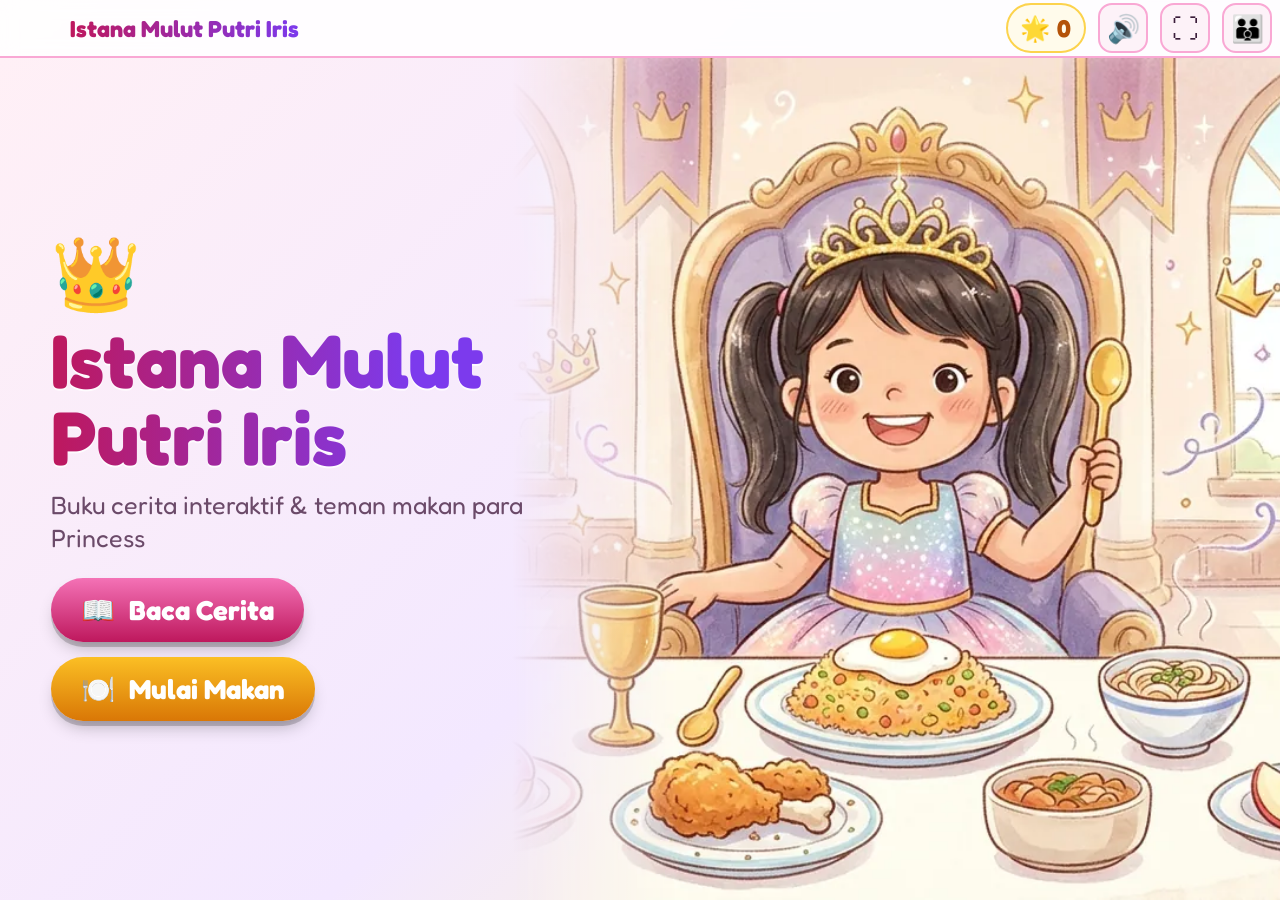
==== index.html @ 9992e791 "Tambah aplikasi buku cerita interaktif Istana Mulut Putri Iris (landscape, siap Vercel) Buku cerita " ====
<!DOCTYPE html>
<html lang="id">
<head>
  <meta charset="UTF-8">
  <meta name="viewport" content="width=device-width, initial-scale=1, viewport-fit=cover, user-scalable=no">
  <title>Istana Mulut Putri Iris</title>
  <meta name="description" content="Buku cerita interaktif untuk menemani Putri Iris makan: suap sendiri, kunyah di geraham, telan bersama Cinderella.">
  <meta name="theme-color" content="#f9a8d4">
  <meta name="mobile-web-app-capable" content="yes">
  <meta name="apple-mobile-web-app-capable" content="yes">
  <meta name="apple-mobile-web-app-status-bar-style" content="black-translucent">
  <meta name="apple-mobile-web-app-title" content="Istana Iris">
  <link rel="manifest" href="manifest.webmanifest">
  <link rel="icon" type="image/png" href="assets/icon-192.png">
  <link rel="apple-touch-icon" href="assets/apple-touch-icon.png">
  <link rel="preconnect" href="https://fonts.googleapis.com">
  <link rel="preconnect" href="https://fonts.gstatic.com" crossorigin>
  <link href="https://fonts.googleapis.com/css2?family=Fredoka:wght@400;500;600;700&display=swap" rel="stylesheet">
  <link rel="stylesheet" href="style.css">
</head>
<body>

<!-- Muncul hanya saat perangkat dalam posisi portrait -->
<div id="rotate" role="alert">
  <div class="rotate-phone">📱</div>
  <h2>Putar layar ke posisi landscape ya!</h2>
  <p>Istana Mulut Putri Iris paling bagus dilihat menyamping.<br>Kalau tidak berputar, matikan kunci rotasi layar.</p>
</div>

<div id="app">

  <!-- ============ BAR ATAS ============ -->
  <header id="topbar">
    <button class="tb-btn" id="btnHome" aria-label="Kembali ke beranda">🏠</button>
    <div class="tb-title" id="tbTitle">Istana Mulut Putri Iris</div>
    <div class="tb-spacer"></div>
    <div class="stars-pill" title="Bintang Mahkota Iris"><span>🌟</span><b id="starCount">0</b></div>
    <button class="tb-btn" id="btnSound" aria-label="Suara aktif / mati">🔊</button>
    <button class="tb-btn" id="btnFull" aria-label="Layar penuh">⛶</button>
    <button class="tb-btn" id="btnParent" aria-label="Panduan orang tua (tahan 1 detik)" title="Orang tua: tahan 1 detik">👪</button>
  </header>

  <main id="screens">

    <!-- ============ BERANDA ============ -->
    <section class="screen" id="screen-home">
      <img class="home-bg" src="assets/hero.webp" alt="" decoding="async">
      <div class="home-shade"></div>
      <div class="home-card">
        <div class="crown-badge">👑</div>
        <h1>Istana Mulut<br>Putri Iris</h1>
        <p class="home-sub">Buku cerita interaktif &amp; teman makan para Princess</p>
        <div class="home-actions">
          <button class="big-btn pink" id="goStory"><span>📖</span> Baca Cerita</button>
          <button class="big-btn gold" id="goMeal"><span>🍽️</span> Mulai Makan</button>
        </div>
        <div class="home-foot" id="homeFoot"></div>
      </div>
    </section>

    <!-- ============ BUKU CERITA ============ -->
    <section class="screen" id="screen-story">
      <div class="story-body" id="storyBody">
        <div class="stage" id="storyStage"></div>
        <aside class="story-side">
          <div class="chapter-badge" id="chapterBadge"></div>
          <h2 id="storyTitle"></h2>
          <p id="storyText"></p>
          <div class="mission" id="storyMission"></div>
          <div class="activity" id="storyAct"></div>
        </aside>
      </div>
      <nav class="story-nav">
        <button class="nav-btn" id="btnPrev" aria-label="Halaman sebelumnya">⬅️ <span>Sebelumnya</span></button>
        <div class="dots" id="storyDots"></div>
        <button class="nav-btn read" id="btnRead" aria-label="Bacakan halaman ini">🗣️ <span>Bacakan</span></button>
        <button class="nav-btn next" id="btnNext" aria-label="Halaman berikutnya"><span id="nextLabel">Lanjut</span> ➡️</button>
      </nav>
    </section>

    <!-- ============ TEMAN MAKAN ============ -->
    <section class="screen" id="screen-meal">
      <div class="meal-body">
        <div class="stage" id="mealStage"></div>
        <aside class="meal-side">
          <div class="food-row" id="foodRow" role="radiogroup" aria-label="Pilih makanan"></div>

          <div class="step-card" id="stepCard">
            <div class="step-head">
              <div class="step-num" id="stepNum">1</div>
              <div>
                <div class="step-title" id="stepTitle"></div>
                <div class="step-sub" id="stepSub"></div>
              </div>
            </div>
            <div class="step-art" id="stepArt" aria-hidden="true"></div>
            <div class="step-actions" id="stepActions"></div>
          </div>

          <div class="meal-stats">
            <div class="bar-wrap">
              <div class="bar-label"><span>Suapan hari ini</span><b id="biteText">0 / 15</b></div>
              <div class="bar"><i id="biteBar"></i><span class="bar-crown">👑</span></div>
            </div>
            <div class="timer" id="mealTimer" title="Lama makan">⏱ 00:00</div>
          </div>

          <div class="cue-row" aria-label="Panggilan Princess untuk orang tua">
            <button class="cue" data-cue="focus">🍎 Fokus</button>
            <button class="cue" data-cue="posture">👑 Duduk Anggun</button>
            <button class="cue" data-cue="spoon">🥄 Sendok Sendiri</button>
            <button class="cue" data-cue="chew">🦷 Kunyah</button>
            <button class="cue" data-cue="swallow">👠 Telan</button>
          </div>
        </aside>
      </div>
    </section>

  </main>

  <!-- Gelembung pesan Princess -->
  <div id="toast" class="toast" hidden>
    <div class="toast-av" id="toastAv">🍎</div>
    <div class="toast-body"><b id="toastName"></b><span id="toastMsg"></span></div>
  </div>

  <!-- Lapisan konfeti -->
  <div id="fx" aria-hidden="true"></div>

  <!-- Hitung mundur 3-2-1 -->
  <div id="countdown" aria-hidden="true"></div>

  <!-- Perayaan -->
  <dialog id="finale">
    <div class="finale-card">
      <div class="finale-crown">👑</div>
      <h2 id="finaleTitle">Hore, Putri Iris Hebat!</h2>
      <p id="finaleText"></p>
      <div class="finale-actions">
        <button class="big-btn gold" id="finaleMore">🍽️ Lanjut Makan</button>
        <button class="big-btn pink" id="finaleDone">🎉 Selesai</button>
      </div>
    </div>
  </dialog>

  <!-- Panduan orang tua -->
  <dialog id="parentDlg">
    <div class="parent-card">
      <div class="parent-head">
        <h2>💡 Panduan Orang Tua</h2>
        <button class="tb-btn" id="parentClose" aria-label="Tutup">✕</button>
      </div>
      <div class="parent-scroll">
        <p class="lead">Iris sebenarnya <strong>sudah punya kemampuan mengunyah yang baik</strong> (lancar dengan buah, udon, donat, pempek kulit). Tantangan di nasi goreng, ayam, dan telur lebih karena bosan tekstur, terbiasa menunggu disuapi, dan hilang fokus.</p>

        <div class="tips">
          <div class="tip rose"><h3>1. Malas pakai geraham</h3><p>Hindari "Ayo kunyah yang benar!". Coba: <em>"Mulan di geraham kanan sama Belle di kiri lagi ngantuk. Yuk oper ayamnya ke belakang, kita bangunin 5 kali: kres, kres, kres!"</em></p></div>
          <div class="tip purple"><h3>2. Makanan halus tapi ditahan</h3><p>Beri aba-aba: <em>"Belle bilang telurnya sudah halus! Lonceng Cinderella bunyi: satu, dua, tiga… glek!"</em> Beri seteguk air hangat bila perlu di awal latihan.</p></div>
          <div class="tip amber"><h3>3. Tolah-toleh, ngulet, bengong</h3><p>Pastikan <strong>telapak kaki menapak</strong> pijakan dan duduk tegak. Ajak: <em>"Ups, lantai istana goyang! Yuk duduk anggun menghadap piring."</em> Duduk tegak juga lebih aman saat menelan.</p></div>
          <div class="tip green"><h3>4. Belajar makan mandiri</h3><p>Biarkan Iris menyendok sendiri 3–4 suapan pertama, lalu tawarkan bantuan hanya jika dia minta. Puji usahanya, bukan hanya habisnya.</p></div>
        </div>

        <div class="note">
          <strong>Catatan penggunaan:</strong> aplikasi ini dibuat sebagai <em>pendamping</em> makan, bukan tontonan. Idealnya baca cerita dulu bersama, lalu pakai mode "Teman Makan" sebagai pengingat. Jangan memaksa atau mengancam saat makan, dan jangan biarkan anak makan tanpa pengawasan. Matikan layar setelah makan selesai. Jika kesulitan makan menetap (sering tersedak, menolak banyak jenis makanan, berat badan tidak naik), konsultasikan ke dokter anak.
        </div>

        <h3 class="set-h">⚙️ Pengaturan</h3>
        <div class="settings">
          <label>Target suapan per makan
            <select id="setGoal">
              <option>5</option><option>10</option><option>15</option><option>20</option><option>25</option><option>30</option><option>40</option>
            </select>
          </label>
          <label class="check"><input type="checkbox" id="setAutoRead"> Bacakan cerita otomatis</label>
          <label class="check"><input type="checkbox" id="setSound"> Suara &amp; efek aktif</label>
          <div class="set-btns">
            <button class="mini" id="setResetBites">🔄 Mulai hitungan suapan baru</button>
            <button class="mini danger" id="setResetAll">🗑️ Reset semua bintang</button>
          </div>
        </div>

        <details class="install">
          <summary>📲 Tips pasang sebagai aplikasi layar penuh</summary>
          <p><strong>iPhone/iPad (Safari):</strong> tombol Bagikan → "Tambah ke Layar Utama".<br>
          <strong>Android (Chrome):</strong> menu ⋮ → "Pasang aplikasi" / "Tambahkan ke layar utama".<br>
          Setelah terpasang, aplikasi terbuka layar penuh dan tetap bisa dipakai tanpa internet.</p>
        </details>
      </div>
    </div>
  </dialog>

</div>

<script src="app.js"></script>
</body>
</html>
---- style.css ----
/* =========================================================
   Istana Mulut Putri Iris — gaya (landscape-first)
   ========================================================= */
:root {
  --pink: #ec4899;
  --pink-d: #be185d;
  --rose: #fb7185;
  --purple: #7c3aed;
  --gold: #f59e0b;
  --gold-l: #fde68a;
  --green: #10b981;
  --sky: #38bdf8;
  --ink: #3b1d3a;
  --ink-soft: #6b4a69;
  --paper: #fffafc;
  --line: #f9a8d4;

  /* ukuran mengikuti tinggi layar → muat di HP landscape sampai tablet */
  --bar: clamp(38px, 8.5vh, 58px);
  --nav: clamp(46px, 11vh, 70px);
  --fs: clamp(13px, calc(0.9vw + 1.7vh), 25px);
  --fs-sm: calc(var(--fs) * 0.82);
  --radius: clamp(12px, 2.4vh, 22px);

  --sal: env(safe-area-inset-left, 0px);
  --sar: env(safe-area-inset-right, 0px);
  --sat: env(safe-area-inset-top, 0px);
  --sab: env(safe-area-inset-bottom, 0px);
}

* { box-sizing: border-box; -webkit-tap-highlight-color: transparent; }
html, body {
  margin: 0; height: 100%; overflow: hidden; overscroll-behavior: none;
  touch-action: manipulation; -webkit-user-select: none; user-select: none;
}
body {
  font-family: 'Fredoka', ui-rounded, 'Nunito', 'Segoe UI', system-ui, sans-serif;
  font-size: var(--fs);
  color: var(--ink);
  background: linear-gradient(135deg, #fff0f6 0%, #f3e8ff 55%, #fef9c3 100%);
}
button { font: inherit; color: inherit; cursor: pointer; border: 0; background: none; padding: 0; }
button:focus-visible, select:focus-visible { outline: 3px solid var(--purple); outline-offset: 2px; }
[hidden] { display: none !important; }

/* ---------- ORIENTASI ---------- */
#rotate {
  display: none; position: fixed; inset: 0; z-index: 1000; padding: 24px; text-align: center;
  background: linear-gradient(160deg, #fbcfe8, #ddd6fe 60%, #fef3c7);
  flex-direction: column; align-items: center; justify-content: center; gap: 8px;
}
#rotate h2 { margin: 0; font-size: 26px; color: var(--pink-d); }
#rotate p { margin: 0; font-size: 16px; color: var(--ink-soft); line-height: 1.5; }
.rotate-phone { font-size: 80px; animation: rot 2.2s ease-in-out infinite; }
@keyframes rot { 0%,20% { transform: rotate(0); } 60%,100% { transform: rotate(-90deg); } }
@media (orientation: portrait) {
  #rotate { display: flex; }
  #app { visibility: hidden; }
}

/* ---------- KERANGKA APP ---------- */
#app {
  position: fixed; inset: 0; display: flex; flex-direction: column;
  padding-left: var(--sal); padding-right: var(--sar);
}
#topbar {
  height: calc(var(--bar) + var(--sat)); padding-top: var(--sat); flex: none;
  display: flex; align-items: center; gap: clamp(4px, 1vw, 12px); padding-left: 8px; padding-right: 8px;
  background: rgba(255,255,255,.88); backdrop-filter: blur(8px);
  border-bottom: 2px solid var(--line); z-index: 20;
}
.tb-btn {
  width: calc(var(--bar) - 8px); height: calc(var(--bar) - 8px); min-width: 36px; min-height: 36px;
  border-radius: 14px; background: #fdf2f8; border: 2px solid var(--line);
  display: grid; place-items: center; font-size: calc(var(--bar) * .46);
  transition: transform .12s, background .2s;
}
.tb-btn:active { transform: scale(.92); background: #fce7f3; }
.tb-title {
  font-weight: 700; font-size: calc(var(--bar) * .4); white-space: nowrap; overflow: hidden; text-overflow: ellipsis;
  background: linear-gradient(90deg, var(--pink-d), var(--purple)); -webkit-background-clip: text; background-clip: text; color: transparent;
}
.tb-spacer { flex: 1; }
.stars-pill {
  display: flex; align-items: center; gap: 5px; padding: 0 12px; height: calc(var(--bar) - 8px); min-height: 36px;
  border-radius: 999px; background: #fffbeb; border: 2px solid #fcd34d; font-size: calc(var(--bar) * .42);
}
.stars-pill b { color: #b45309; min-width: 1.2ch; text-align: center; }
.stars-pill.bump { animation: bump .45s; }
@keyframes bump { 40% { transform: scale(1.25) rotate(-4deg); } }

#screens { position: relative; flex: 1; min-height: 0; }
.screen { position: absolute; inset: 0; display: none; flex-direction: column; min-height: 0; }
.screen.active { display: flex; animation: fadeIn .35s ease; }
@keyframes fadeIn { from { opacity: 0; transform: translateY(6px); } }

/* ---------- TOMBOL BESAR ---------- */
.big-btn {
  display: inline-flex; align-items: center; justify-content: center; gap: .5em;
  padding: .55em 1.1em; border-radius: 999px; font-weight: 700; font-size: calc(var(--fs) * 1.1);
  color: #fff; box-shadow: 0 5px 0 rgba(0,0,0,.18), 0 10px 18px -6px rgba(0,0,0,.3);
  transition: transform .1s, box-shadow .1s; min-height: 44px;
}
.big-btn:active { transform: translateY(4px); box-shadow: 0 1px 0 rgba(0,0,0,.18); }
.big-btn.pink { background: linear-gradient(180deg, #f472b6, var(--pink-d)); }
.big-btn.gold { background: linear-gradient(180deg, #fbbf24, #d97706); }
.big-btn.green { background: linear-gradient(180deg, #34d399, #059669); }
.big-btn.purple { background: linear-gradient(180deg, #a78bfa, #6d28d9); }
.big-btn[disabled] { opacity: .45; filter: grayscale(.4); pointer-events: none; }
.big-btn.glow { animation: glow 1.6s infinite; }
@keyframes glow { 0%,100% { box-shadow: 0 5px 0 rgba(0,0,0,.18), 0 0 0 0 rgba(236,72,153,.6); } 50% { box-shadow: 0 5px 0 rgba(0,0,0,.18), 0 0 0 14px rgba(236,72,153,0); } }

/* =========================================================
   BERANDA
   ========================================================= */
#screen-home { flex-direction: row; align-items: center; justify-content: flex-start; overflow: hidden; }
.home-bg { position: absolute; top: 0; right: 0; width: 60%; height: 100%; object-fit: cover; object-position: 50% 40%;
  -webkit-mask-image: linear-gradient(90deg, transparent 0, #000 22%); mask-image: linear-gradient(90deg, transparent 0, #000 22%); }
.home-shade { position: absolute; inset: 0; background: linear-gradient(135deg, #fff0f6 0%, #f3e8ff 55%, #fef9c3 100%); z-index: -1; }
#screen-home { background: linear-gradient(135deg, #fff0f6 0%, #f3e8ff 55%, #fef9c3 100%); }
.home-card {
  position: relative; margin-left: clamp(14px, 4vw, 70px); max-width: min(42%, 520px); z-index: 1;
  display: flex; flex-direction: column; gap: clamp(4px, 1.4vh, 14px);
}
.crown-badge { font-size: clamp(26px, 8vh, 72px); line-height: 1; animation: floatY 3s ease-in-out infinite; }
.home-card h1 {
  margin: 0; line-height: 1.02; font-size: clamp(26px, 9.5vh, 76px);
  background: linear-gradient(90deg, var(--pink-d), var(--purple) 70%); -webkit-background-clip: text; background-clip: text; color: transparent;
  filter: drop-shadow(0 2px 0 rgba(255,255,255,.8));
}
.home-sub { margin: 0; font-size: var(--fs); color: var(--ink-soft); line-height: 1.3; }
.home-actions { display: flex; flex-wrap: wrap; gap: clamp(8px, 1.6vh, 16px); margin-top: clamp(4px, 1.2vh, 12px); }
.home-foot { font-size: var(--fs-sm); color: var(--ink-soft); background: rgba(255,255,255,.7); border-radius: 12px; padding: .35em .8em; align-self: flex-start; }
@keyframes floatY { 50% { transform: translateY(-8px); } }

/* =========================================================
   PANGGUNG GAMBAR (stage + frame berskala)
   ========================================================= */
.stage { container-type: size; display: grid; place-items: center; min-width: 0; min-height: 0; position: relative; }
.frame {
  position: relative; width: min(100cqw, calc(100cqh * 1.7927)); aspect-ratio: 1280 / 714;
  container-type: inline-size; border-radius: var(--radius); overflow: hidden;
  border: 3px solid var(--line); box-shadow: 0 14px 30px -10px rgba(190,24,93,.35); background: #fbcfe8;
}
.frame > img { position: absolute; inset: 0; width: 100%; height: 100%; object-fit: cover; display: block; pointer-events: none; transition: filter .5s; }
.layer { position: absolute; inset: 0; }
.frame.shake > img, .frame.shake .layer { animation: shake .6s ease-in-out infinite; }
.frame.dim > img { filter: brightness(.45) saturate(.7); }
@keyframes shake { 0%,100% { transform: translateX(0) rotate(0); } 25% { transform: translateX(-2.5%) rotate(-1.5deg); } 75% { transform: translateX(2.5%) rotate(1.5deg); } }

/* tokoh princess */
.av {
  position: absolute; transform: translate(-50%, -50%); display: flex; flex-direction: column; align-items: center; gap: .3cqw; z-index: 3;
  animation: floatAv 3s ease-in-out infinite; animation-delay: var(--d, 0s);
}
@keyframes floatAv { 50% { transform: translate(-50%, calc(-50% - 1cqw)); } }
.av-face {
  width: max(40px, 10cqw); height: max(40px, 10cqw); border-radius: 50%; display: grid; place-items: center;
  font-size: max(21px, 5.2cqw); background: #fff; border: max(3px, .55cqw) solid var(--c, var(--pink));
  box-shadow: 0 .6cqw 1.6cqw rgba(0,0,0,.28);
}
.av-name {
  font-size: max(9px, 1.8cqw); font-weight: 700; background: rgba(255,255,255,.93); border-radius: 99px; padding: .1em .7em; color: var(--c, var(--pink-d));
  box-shadow: 0 .3cqw .8cqw rgba(0,0,0,.18); white-space: nowrap;
}
.av.pulse .av-face { animation: ring 1.5s infinite; }
.av.met .av-face { background: #ecfdf5; }
.av.met::after { content: '✔'; position: absolute; top: -2%; right: -6%; font-size: max(14px, 3cqw); color: #059669; font-weight: 700; text-shadow: 0 0 4px #fff; }
@keyframes ring { 0% { box-shadow: 0 0 0 0 color-mix(in srgb, var(--c) 70%, transparent); } 100% { box-shadow: 0 0 0 2.4cqw transparent; } }

/* area sentuh transparan */
.hot { position: absolute; transform: translate(-50%, -50%); border-radius: 22%; z-index: 2; }
.hot.pulse::before {
  content: ''; position: absolute; inset: 0; border-radius: inherit; border: .6cqw dashed rgba(255,255,255,.95);
  animation: ringHot 1.6s infinite; box-shadow: 0 0 2cqw rgba(253,224,71,.9);
}
@keyframes ringHot { 0%,100% { opacity: .3; transform: scale(.96); } 50% { opacity: 1; transform: scale(1.03); } }
.hot.chewing { animation: squish .35s; }
@keyframes squish { 40% { transform: translate(-50%, -46%) scale(1.07, .9); } }

/* gumpalan makanan */
.bolus {
  position: absolute; width: 12cqw; height: 12cqw; transform: translate(-50%, -50%); z-index: 4; border-radius: 50%;
  display: grid; place-items: center; font-size: 6.4cqw; line-height: 1;
  background: radial-gradient(circle at 35% 30%, #fffbe6, #ffd98a 75%); border: .5cqw solid #f59e0b;
  box-shadow: 0 .8cqw 2cqw rgba(0,0,0,.3); transition: left .55s cubic-bezier(.4,1.4,.5,1), top .55s cubic-bezier(.4,1.4,.5,1), transform .4s, opacity .4s;
}
.bolus.hide { opacity: 0; transform: translate(-50%, -50%) scale(.2); }
.bolus.soft { background: radial-gradient(circle at 35% 30%, #fff, #fde68a 70%); border-color: #34d399; animation: softGlow 1.2s infinite; }
.bolus.bounce { animation: bounceB .3s; }
@keyframes bounceB { 40% { transform: translate(-50%, -50%) scale(1.18, .85); } }
@keyframes softGlow { 50% { box-shadow: 0 0 0 2.2cqw rgba(52,211,153,.0), 0 0 3cqw 1cqw rgba(52,211,153,.7); } }
.bolus-tag {
  position: absolute; left: 50%; bottom: 112%; transform: translateX(-50%); white-space: nowrap; font-size: 2cqw; font-weight: 700;
  color: #fff; background: rgba(136,19,55,.82); border-radius: 99px; padding: .15em .8em;
}

.fly { position: absolute; z-index: 6; font-size: 7cqw; line-height: 1; transform: translate(-50%, -50%); pointer-events: none; filter: drop-shadow(0 .5cqw .8cqw rgba(0,0,0,.35)); }
.float-text {
  position: absolute; z-index: 6; transform: translate(-50%, -50%); font-weight: 700; font-size: max(16px, 4cqw); color: #fff;
  text-shadow: 0 0 .8cqw #be185d, 0 .3cqw 0 #be185d; pointer-events: none; white-space: nowrap;
}

.tag-pill {
  position: absolute; z-index: 5; left: 50%; top: 3%; transform: translateX(-50%); max-width: 92%;
  background: rgba(255,255,255,.93); border-radius: 99px; padding: .25em 1em; font-size: max(11px, 2.3cqw); font-weight: 700; color: var(--pink-d);
  box-shadow: 0 .4cqw 1cqw rgba(0,0,0,.2); text-align: center;
}
.softbar {
  position: absolute; z-index: 5; left: 50%; bottom: 3%; transform: translateX(-50%); width: 56%; background: rgba(255,255,255,.93);
  border-radius: 99px; padding: .5cqw; box-shadow: 0 .4cqw 1cqw rgba(0,0,0,.2);
}
.softbar .bar { height: 2.4cqw; }
.softbar-label { text-align: center; font-size: max(9px, 1.8cqw); font-weight: 700; color: var(--pink-d); margin-bottom: .3cqw; }

.bar { height: .9em; border-radius: 99px; background: #fce7f3; border: 2px solid var(--line); overflow: hidden; position: relative; }
.bar > i { position: absolute; inset: 0 auto 0 0; width: 0; background: linear-gradient(90deg, #fbbf24, var(--pink), #34d399); transition: width .35s; border-radius: 99px; }
.bar-crown { position: absolute; right: 3px; top: 50%; transform: translateY(-50%); font-size: .8em; }

/* =========================================================
   BUKU CERITA
   ========================================================= */
#screen-story { padding: 0; }
.story-body {
  flex: 1; min-height: 0; display: grid; grid-template-columns: minmax(0, 1.5fr) minmax(0, 1fr); gap: clamp(8px, 1.6vw, 26px);
  padding: clamp(6px, 1.6vh, 18px) clamp(8px, 2vw, 24px) 0;
}
.story-body.turn { animation: turn .45s ease; }
@keyframes turn { from { opacity: 0; transform: translateX(26px); } }
.story-body.turn-back { animation: turnBack .45s ease; }
@keyframes turnBack { from { opacity: 0; transform: translateX(-26px); } }
.story-side {
  min-height: 0; overflow-y: auto; display: flex; flex-direction: column; gap: clamp(4px, 1.2vh, 12px);
  background: rgba(255,255,255,.92); border: 3px solid var(--line); border-radius: var(--radius); padding: clamp(8px, 2vh, 20px);
  box-shadow: 0 14px 30px -12px rgba(190,24,93,.25);
  scrollbar-width: thin;
}
.chapter-badge { align-self: flex-start; background: #fce7f3; color: var(--pink-d); font-weight: 700; font-size: var(--fs-sm); padding: .1em .8em; border-radius: 99px; }
.story-side h2 { margin: 0; font-size: calc(var(--fs) * 1.28); line-height: 1.1; color: var(--ink); }
.story-side p { margin: 0; line-height: 1.38; color: var(--ink-soft); font-weight: 500; }
.story-side p strong { color: var(--pink-d); }
.mission {
  font-size: var(--fs-sm); font-weight: 700; color: #92400e; background: #fffbeb; border: 2px dashed #fbbf24;
  border-radius: 14px; padding: .35em .8em; display: flex; align-items: center; gap: .5em; transition: background .3s;
}
.mission.done { background: #d1fae5; border: 2px solid #34d399; color: #065f46; }
.mission .count { margin-left: auto; background: #fff; border-radius: 99px; padding: 0 .6em; }
.activity { display: flex; flex-wrap: wrap; gap: clamp(6px, 1.2vh, 12px); }
.activity:empty { display: none; }
.act-btn {
  flex: 1 1 0; min-width: 7.5em; padding: .5em .6em; border-radius: 16px; font-weight: 700; font-size: var(--fs-sm); text-align: center; line-height: 1.15;
  color: #fff; box-shadow: 0 4px 0 rgba(0,0,0,.16); transition: transform .1s, box-shadow .1s; min-height: 44px;
}
.act-btn:active { transform: translateY(3px); box-shadow: 0 1px 0 rgba(0,0,0,.16); }
.act-btn.sel { outline: 4px solid #fde047; }
.act-btn.mulan { background: linear-gradient(180deg, #34d399, #059669); }
.act-btn.belle { background: linear-gradient(180deg, #fbbf24, #d97706); }
.act-btn.cinde { background: linear-gradient(180deg, #7dd3fc, #0284c7); }
.act-btn.snow  { background: linear-gradient(180deg, #fb7185, #be123c); }
.act-btn.neutral { background: linear-gradient(180deg, #a78bfa, #6d28d9); }
.act-btn.slate { background: linear-gradient(180deg, #94a3b8, #475569); }
.act-btn.pink { background: linear-gradient(180deg, #f472b6, var(--pink-d)); }

.story-nav {
  flex: none; height: calc(var(--nav) + var(--sab)); padding: 0 clamp(8px, 2vw, 24px) var(--sab);
  display: flex; align-items: center; gap: clamp(6px, 1.4vw, 16px);
}
.nav-btn {
  height: calc(var(--nav) - 12px); padding: 0 clamp(10px, 1.6vw, 22px); border-radius: 999px; background: #fff; border: 3px solid var(--line);
  font-weight: 700; font-size: var(--fs-sm); display: flex; align-items: center; gap: .4em; white-space: nowrap; box-shadow: 0 4px 0 #f9a8d4; min-height: 42px;
  transition: transform .1s, box-shadow .1s, opacity .2s;
}
.nav-btn:active { transform: translateY(3px); box-shadow: 0 1px 0 #f9a8d4; }
.nav-btn[disabled] { opacity: .35; pointer-events: none; }
.nav-btn.read { background: #fdf2f8; }
.nav-btn.next { background: linear-gradient(180deg, #f472b6, var(--pink-d)); color: #fff; border-color: #be185d; box-shadow: 0 4px 0 #9d174d; }
.nav-btn.next.glow { animation: glowN 1.4s infinite; }
@keyframes glowN { 0%,100% { box-shadow: 0 4px 0 #9d174d, 0 0 0 0 rgba(236,72,153,.7); } 50% { box-shadow: 0 4px 0 #9d174d, 0 0 0 12px rgba(236,72,153,0); } }
.dots { flex: 1; display: flex; justify-content: center; gap: clamp(5px, 1.2vw, 12px); }
.dot { width: clamp(12px, 2.6vh, 20px); height: clamp(12px, 2.6vh, 20px); border-radius: 50%; background: #fbcfe8; border: 2px solid #f9a8d4; transition: transform .2s, background .2s; padding: 0; position: relative; }
.dot::after { content: ''; position: absolute; inset: -8px; } /* area sentuh lebih besar */
.dot.on { background: var(--pink); transform: scale(1.35); border-color: var(--pink-d); }
.dot.ok { background: #6ee7b7; border-color: #10b981; }
.dot.on.ok { background: var(--pink); border-color: var(--pink-d); }

/* kartu di bab 6 & 7 */
.cardstage {
  width: 100%; height: 100%; position: relative; border-radius: var(--radius); overflow: hidden; border: 3px solid var(--line);
  display: flex; flex-direction: column; justify-content: center; gap: clamp(6px, 1.6vh, 16px); padding: clamp(8px, 2vh, 20px);
  background: linear-gradient(160deg, #fff1f2, #f5f3ff 60%, #fefce8);
}
.cardstage::before { content: ''; position: absolute; inset: 0; background: url(assets/hero.webp) center/cover; opacity: .18; }
.cardstage > * { position: relative; }
.row-label { font-weight: 700; font-size: var(--fs-sm); color: var(--ink-soft); }
.card-grid { display: grid; gap: clamp(6px, 1.4vh, 14px); }
.card-grid.c4 { grid-template-columns: repeat(4, 1fr); }
.card-grid.c3 { grid-template-columns: repeat(3, 1fr); }
.card-grid.c2 { grid-template-columns: repeat(2, 1fr); flex: 1; }
.fcard {
  border-radius: 16px; padding: .4em .2em; text-align: center; background: #fff; border: 3px solid #a7f3d0; display: flex; flex-direction: column; align-items: center; justify-content: center;
  font-weight: 700; font-size: var(--fs-sm); line-height: 1.1; gap: .1em; transition: transform .15s, background .2s, border-color .2s;
}
.fcard .em { font-size: calc(var(--fs) * 1.9); line-height: 1.1; }
.fcard small { font-size: .78em; color: #047857; font-weight: 600; }
.fcard.challenge { border-color: #fcd34d; background: #fffbeb; }
.fcard.challenge small { color: #b45309; }
.fcard.challenge:active { transform: scale(.94); }
.fcard.on { background: #fce7f3; border-color: var(--pink); animation: pop .5s; }
.fcard.on small { color: var(--pink-d); }
@keyframes pop { 40% { transform: scale(1.12) rotate(-3deg); } }
.vow { gap: .2em; padding: .5em; font-size: var(--fs); }
.vow .em { font-size: calc(var(--fs) * 2.1); }
.vow.on { background: #ecfdf5; border-color: #10b981; }
.vow.on::after { content: '✔ Janji!'; color: #059669; font-size: .8em; }
.crown-final { text-align: center; font-size: calc(var(--fs) * 1.2); font-weight: 700; color: #b45309; min-height: 1.4em; }

/* hitung mundur */
#countdown { position: fixed; inset: 0; z-index: 400; display: none; place-items: center; pointer-events: none; }
#countdown.show { display: grid; }
#countdown span { font-size: min(40vh, 40vw); font-weight: 700; color: #fff; text-shadow: 0 0 20px #ec4899, 0 8px 0 #be185d; animation: cd .8s ease-out forwards; }
@keyframes cd { from { transform: scale(.3); opacity: 0; } 30% { transform: scale(1.15); opacity: 1; } to { transform: scale(1); opacity: .95; } }

/* =========================================================
   TEMAN MAKAN
   ========================================================= */
.meal-body {
  flex: 1; min-height: 0; display: grid; grid-template-columns: minmax(0, 1.45fr) minmax(0, 1fr); gap: clamp(8px, 1.6vw, 22px);
  padding: clamp(6px, 1.6vh, 16px) clamp(8px, 2vw, 22px) clamp(6px, 1.6vh, 16px);
}
.meal-side { min-height: 0; display: flex; flex-direction: column; gap: clamp(4px, 1.1vh, 10px); }
.food-row { display: flex; flex-wrap: wrap; gap: clamp(3px, .8vh, 7px); }
.food {
  flex: 1 1 0; min-width: 2.6em; padding: .15em .1em; border-radius: 12px; background: #fff; border: 2px solid var(--line); font-size: var(--fs-sm); font-weight: 600;
  display: flex; flex-direction: column; align-items: center; line-height: 1.05; min-height: 40px; transition: transform .1s, background .2s;
}
.food .em { font-size: calc(var(--fs) * 1.35); }
.food span:last-child { font-size: max(9.5px, .7em); color: var(--ink-soft); white-space: nowrap; }
.food.sel { background: #fce7f3; border-color: var(--pink); transform: translateY(-2px); box-shadow: 0 3px 0 var(--pink-d); }
.food.tough span:last-child { color: #b45309; }

.step-card {
  flex: 1; min-height: 0; background: rgba(255,255,255,.94); border: 3px solid var(--line); border-radius: var(--radius);
  padding: clamp(6px, 1.6vh, 16px); display: flex; flex-direction: column; justify-content: space-between; gap: clamp(4px, 1vh, 10px);
  box-shadow: 0 12px 26px -12px rgba(190,24,93,.3); transition: border-color .3s, background .3s;
}
.step-card.s-ready { border-color: #fbbf24; background: #fffbeb; }
.step-card.s-chew { border-color: #34d399; background: #f0fdf4; }
.step-card.s-swallow { border-color: #a78bfa; background: #f5f3ff; }
.step-head { display: flex; align-items: center; gap: .7em; }
.step-num { flex: none; width: 2em; height: 2em; border-radius: 50%; background: var(--pink); color: #fff; font-weight: 700; display: grid; place-items: center; font-size: calc(var(--fs) * 1.2); }
.step-title { font-weight: 700; font-size: calc(var(--fs) * 1.1); line-height: 1.1; }
.step-sub { font-size: var(--fs-sm); color: var(--ink-soft); line-height: 1.25; font-weight: 500; }
.step-art { flex: 1; min-height: 0; display: grid; place-items: center; overflow: hidden; font-size: clamp(28px, 11vh, 88px); line-height: 1; filter: drop-shadow(0 .06em .08em rgba(0,0,0,.2)); }
.step-art span { display: block; animation: floatY 2.4s ease-in-out infinite; }
.step-actions { display: flex; gap: clamp(6px, 1.2vh, 12px); align-items: stretch; flex-wrap: wrap; }
.step-actions .big-btn { flex: 1 1 100%; font-size: calc(var(--fs) * 1.15); padding: .7em .6em; }
.step-actions .act-btn { padding: .75em .4em; font-size: var(--fs); }
.step-actions .act-btn small { display: block; font-weight: 500; opacity: .9; font-size: .75em; }
.auto-toggle { flex: 1 1 100%; display: flex; align-items: center; justify-content: center; gap: .5em; font-size: var(--fs-sm); font-weight: 600; color: var(--ink-soft); }
.auto-toggle input { width: 1.3em; height: 1.3em; accent-color: var(--pink); }

.meal-stats { display: flex; align-items: center; gap: .8em; }
.bar-wrap { flex: 1; min-width: 0; }
.bar-label { display: flex; justify-content: space-between; font-size: var(--fs-sm); font-weight: 600; color: var(--ink-soft); margin-bottom: 1px; }
.bar-label b { color: var(--pink-d); }
.timer { font-size: var(--fs-sm); font-weight: 700; color: var(--ink-soft); background: #fff; border: 2px solid var(--line); border-radius: 99px; padding: .1em .7em; white-space: nowrap; }
.cue-row { display: flex; gap: clamp(3px, .6vw, 7px); }
.cue {
  flex: 1 1 0; min-width: 0; padding: .3em .15em; border-radius: 12px; background: #ede9fe; border: 2px solid #c4b5fd; color: #5b21b6;
  font-size: calc(var(--fs) * .68); font-weight: 700; line-height: 1.1; min-height: 38px; transition: transform .1s;
}
.cue:active { transform: scale(.94); background: #ddd6fe; }

/* =========================================================
   TOAST, FX, DIALOG
   ========================================================= */
.toast {
  position: fixed; z-index: 300; left: calc(var(--sal) + 2.2vw); top: calc(var(--bar) + var(--sat) + 8px);
  width: min(54vw, 520px); display: flex; gap: .7em; align-items: center; padding: .5em .9em .5em .5em;
  background: linear-gradient(90deg, var(--pink-d), #9333ea); color: #fff; border: 3px solid #fde047; border-radius: 22px; box-shadow: 0 14px 30px rgba(0,0,0,.3);
  animation: toastIn .35s cubic-bezier(.3,1.5,.5,1);
}
.toast.out { animation: toastOut .25s forwards; }
@keyframes toastIn { from { transform: translateY(-24px) scale(.85); opacity: 0; } }
@keyframes toastOut { to { transform: translateY(-16px); opacity: 0; } }
.toast-av { flex: none; font-size: calc(var(--fs) * 2); width: 1.7em; height: 1.7em; display: grid; place-items: center; background: rgba(255,255,255,.22); border-radius: 16px; }
.toast-body { display: flex; flex-direction: column; line-height: 1.25; font-size: var(--fs-sm); }
.toast-body b { color: #fde68a; font-size: var(--fs); }

#fx { position: fixed; inset: 0; z-index: 350; pointer-events: none; overflow: hidden; }
#fx span { position: absolute; top: 0; font-size: clamp(18px, 4.5vh, 40px); will-change: transform; }

dialog { border: 0; padding: 0; background: transparent; max-width: none; max-height: none; color: var(--ink); }
dialog::backdrop { background: rgba(80, 20, 70, .55); backdrop-filter: blur(3px); }
dialog[open] { animation: fadeIn .25s; }
#finale { margin: auto; }
.finale-card { background: #fffafc; border: 4px solid #fcd34d; border-radius: 28px; padding: clamp(12px, 3vh, 30px) clamp(18px, 4vw, 48px); text-align: center; max-width: min(88vw, 620px); box-shadow: 0 20px 50px rgba(0,0,0,.35); }
.finale-crown { font-size: clamp(40px, 15vh, 110px); line-height: 1; animation: floatY 2s infinite; }
.finale-card h2 { margin: .1em 0; font-size: clamp(22px, 7vh, 46px); color: var(--pink-d); }
.finale-card p { margin: .2em 0 .6em; font-size: var(--fs); color: var(--ink-soft); }
.finale-actions { display: flex; gap: 12px; justify-content: center; flex-wrap: wrap; }
.finale-actions .big-btn { font-size: var(--fs); }

#parentDlg { margin: auto; }
.parent-card { width: min(92vw, 880px); max-height: min(92dvh, 92vh); display: flex; flex-direction: column; background: #fff; border: 4px solid #c4b5fd; border-radius: 24px; overflow: hidden; font-size: var(--fs-sm); box-shadow: 0 20px 50px rgba(0,0,0,.35); -webkit-user-select: text; user-select: text; }
.parent-head { display: flex; align-items: center; justify-content: space-between; padding: .4em .8em; background: #ede9fe; }
.parent-head h2 { margin: 0; font-size: calc(var(--fs) * 1.2); color: #5b21b6; }
.parent-scroll { overflow-y: auto; padding: .8em 1em 1.2em; -webkit-overflow-scrolling: touch; }
.parent-scroll .lead { margin: 0 0 .7em; line-height: 1.45; }
.tips { display: grid; grid-template-columns: 1fr 1fr; gap: .6em; }
.tip { border-radius: 16px; padding: .6em .8em; border: 2px solid; }
.tip h3 { margin: 0 0 .2em; font-size: 1.05em; }
.tip p { margin: 0; line-height: 1.4; }
.tip.rose { background: #fff1f2; border-color: #fecdd3; } .tip.rose h3 { color: #9f1239; }
.tip.purple { background: #f5f3ff; border-color: #ddd6fe; } .tip.purple h3 { color: #5b21b6; }
.tip.amber { background: #fffbeb; border-color: #fde68a; } .tip.amber h3 { color: #92400e; }
.tip.green { background: #ecfdf5; border-color: #a7f3d0; } .tip.green h3 { color: #065f46; }
.note { margin: .8em 0; padding: .6em .8em; background: #f0f9ff; border: 2px solid #bae6fd; border-radius: 16px; line-height: 1.45; color: #0c4a6e; }
.set-h { margin: .8em 0 .3em; font-size: 1.1em; color: #5b21b6; }
.settings { display: flex; flex-direction: column; gap: .5em; }
.settings label { display: flex; align-items: center; justify-content: space-between; gap: 1em; font-weight: 600; }
.settings label.check { justify-content: flex-start; }
.settings input[type=checkbox] { width: 1.4em; height: 1.4em; accent-color: var(--pink); }
.settings select { font: inherit; padding: .3em .6em; border-radius: 10px; border: 2px solid #c4b5fd; background: #fff; }
.set-btns { display: flex; gap: .6em; flex-wrap: wrap; }
.mini { padding: .45em .9em; border-radius: 12px; background: #ede9fe; border: 2px solid #c4b5fd; font-weight: 700; color: #5b21b6; font-size: .95em; }
.mini.danger { background: #fff1f2; border-color: #fda4af; color: #9f1239; }
.install { margin-top: .8em; line-height: 1.5; }
.install summary { cursor: pointer; font-weight: 700; color: #5b21b6; }

/* HP landscape sangat pendek: padatkan sedikit */
@media (max-height: 400px) {
  .toast-body { font-size: 11px; }
  .nav-btn span { display: none; }
  .nav-btn.next span#nextLabel { display: inline; }
  .tb-title { display: none; }
  .tip-grid, .tips { grid-template-columns: 1fr; }
}
@media (max-width: 720px) { .tb-title { display: none; } .nav-btn.read span { display: none; } }

@media (prefers-reduced-motion: reduce) {
  *, *::before, *::after { animation-duration: .01ms !important; animation-iteration-count: 1 !important; transition-duration: .01ms !important; }
}
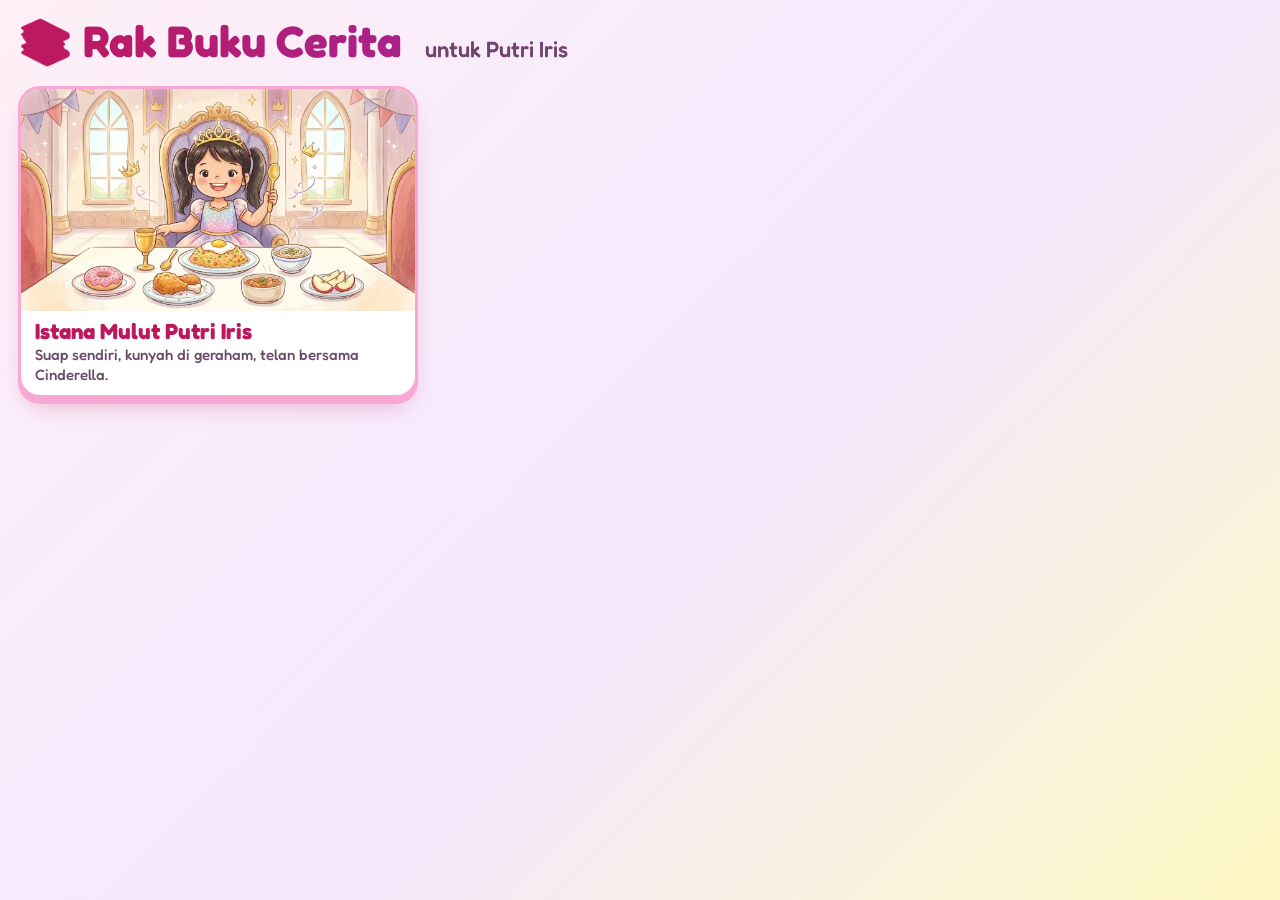
==== commit 68319755: "Susun ulang repo jadi multi-buku: rak buku di root, buku di books/<nama>/ - Pindahkan Istana Mulut P" ====
--- a/index.html
+++ b/index.html
@@ -3,194 +3,51 @@
 <head>
   <meta charset="UTF-8">
   <meta name="viewport" content="width=device-width, initial-scale=1, viewport-fit=cover, user-scalable=no">
-  <title>Istana Mulut Putri Iris</title>
-  <meta name="description" content="Buku cerita interaktif untuk menemani Putri Iris makan: suap sendiri, kunyah di geraham, telan bersama Cinderella.">
+  <title>Rak Buku Cerita Iris</title>
   <meta name="theme-color" content="#f9a8d4">
-  <meta name="mobile-web-app-capable" content="yes">
-  <meta name="apple-mobile-web-app-capable" content="yes">
-  <meta name="apple-mobile-web-app-status-bar-style" content="black-translucent">
-  <meta name="apple-mobile-web-app-title" content="Istana Iris">
-  <link rel="manifest" href="manifest.webmanifest">
-  <link rel="icon" type="image/png" href="assets/icon-192.png">
-  <link rel="apple-touch-icon" href="assets/apple-touch-icon.png">
-  <link rel="preconnect" href="https://fonts.googleapis.com">
-  <link rel="preconnect" href="https://fonts.gstatic.com" crossorigin>
-  <link href="https://fonts.googleapis.com/css2?family=Fredoka:wght@400;500;600;700&display=swap" rel="stylesheet">
-  <link rel="stylesheet" href="style.css">
+  <link rel="icon" type="image/png" href="books/istana-mulut/assets/icon-192.png">
+  <link href="https://fonts.googleapis.com/css2?family=Fredoka:wght@400;600;700&display=swap" rel="stylesheet">
+  <style>
+    * { box-sizing: border-box; -webkit-tap-highlight-color: transparent; }
+    html, body { margin: 0; min-height: 100%; }
+    body {
+      font-family: 'Fredoka', ui-rounded, system-ui, sans-serif; color: #3b1d3a; -webkit-user-select: none; user-select: none;
+      background: linear-gradient(135deg, #fff0f6 0%, #f3e8ff 55%, #fef9c3 100%); min-height: 100dvh;
+      padding: max(14px, env(safe-area-inset-top)) max(18px, env(safe-area-inset-right)) max(14px, env(safe-area-inset-bottom)) max(18px, env(safe-area-inset-left));
+    }
+    h1 { margin: 0 0 clamp(8px, 2vh, 18px); font-size: clamp(22px, 6vh, 44px); background: linear-gradient(90deg, #be185d, #7c3aed); -webkit-background-clip: text; background-clip: text; color: transparent; }
+    h1 small { font-size: .5em; color: #6b4a69; -webkit-text-fill-color: #6b4a69; font-weight: 500; margin-left: .6em; }
+    .shelf { display: grid; grid-template-columns: repeat(auto-fill, minmax(min(46vw, 300px), 1fr)); gap: clamp(10px, 2vw, 22px); }
+    .book { display: block; text-decoration: none; color: inherit; background: #fff; border: 3px solid #f9a8d4; border-radius: 22px; overflow: hidden; box-shadow: 0 6px 0 #f9a8d4, 0 14px 24px -10px rgba(190,24,93,.35); transition: transform .12s, box-shadow .12s; }
+    .book:active { transform: translateY(5px); box-shadow: 0 1px 0 #f9a8d4; }
+    .book img { display: block; width: 100%; aspect-ratio: 16 / 9; object-fit: cover; background: #fbcfe8; }
+    .book div { padding: .5em .9em .7em; }
+    .book b { display: block; font-size: clamp(16px, 3.2vh, 22px); color: #be185d; line-height: 1.15; }
+    .book span { font-size: clamp(12px, 2.4vh, 15px); color: #6b4a69; font-weight: 500; }
+    @media (orientation: portrait) { body::before { content: '🔄 Putar layar ke landscape ya!'; display: block; text-align: center; font-weight: 700; color: #be185d; margin-bottom: 10px; } }
+  </style>
 </head>
 <body>
-
-<!-- Muncul hanya saat perangkat dalam posisi portrait -->
-<div id="rotate" role="alert">
-  <div class="rotate-phone">📱</div>
-  <h2>Putar layar ke posisi landscape ya!</h2>
-  <p>Istana Mulut Putri Iris paling bagus dilihat menyamping.<br>Kalau tidak berputar, matikan kunci rotasi layar.</p>
-</div>
-
-<div id="app">
-
-  <!-- ============ BAR ATAS ============ -->
-  <header id="topbar">
-    <button class="tb-btn" id="btnHome" aria-label="Kembali ke beranda">🏠</button>
-    <div class="tb-title" id="tbTitle">Istana Mulut Putri Iris</div>
-    <div class="tb-spacer"></div>
-    <div class="stars-pill" title="Bintang Mahkota Iris"><span>🌟</span><b id="starCount">0</b></div>
-    <button class="tb-btn" id="btnSound" aria-label="Suara aktif / mati">🔊</button>
-    <button class="tb-btn" id="btnFull" aria-label="Layar penuh">⛶</button>
-    <button class="tb-btn" id="btnParent" aria-label="Panduan orang tua (tahan 1 detik)" title="Orang tua: tahan 1 detik">👪</button>
-  </header>
-
-  <main id="screens">
-
-    <!-- ============ BERANDA ============ -->
-    <section class="screen" id="screen-home">
-      <img class="home-bg" src="assets/hero.webp" alt="" decoding="async">
-      <div class="home-shade"></div>
-      <div class="home-card">
-        <div class="crown-badge">👑</div>
-        <h1>Istana Mulut<br>Putri Iris</h1>
-        <p class="home-sub">Buku cerita interaktif &amp; teman makan para Princess</p>
-        <div class="home-actions">
-          <button class="big-btn pink" id="goStory"><span>📖</span> Baca Cerita</button>
-          <button class="big-btn gold" id="goMeal"><span>🍽️</span> Mulai Makan</button>
-        </div>
-        <div class="home-foot" id="homeFoot"></div>
-      </div>
-    </section>
-
-    <!-- ============ BUKU CERITA ============ -->
-    <section class="screen" id="screen-story">
-      <div class="story-body" id="storyBody">
-        <div class="stage" id="storyStage"></div>
-        <aside class="story-side">
-          <div class="chapter-badge" id="chapterBadge"></div>
-          <h2 id="storyTitle"></h2>
-          <p id="storyText"></p>
-          <div class="mission" id="storyMission"></div>
-          <div class="activity" id="storyAct"></div>
-        </aside>
-      </div>
-      <nav class="story-nav">
-        <button class="nav-btn" id="btnPrev" aria-label="Halaman sebelumnya">⬅️ <span>Sebelumnya</span></button>
-        <div class="dots" id="storyDots"></div>
-        <button class="nav-btn read" id="btnRead" aria-label="Bacakan halaman ini">🗣️ <span>Bacakan</span></button>
-        <button class="nav-btn next" id="btnNext" aria-label="Halaman berikutnya"><span id="nextLabel">Lanjut</span> ➡️</button>
-      </nav>
-    </section>
-
-    <!-- ============ TEMAN MAKAN ============ -->
-    <section class="screen" id="screen-meal">
-      <div class="meal-body">
-        <div class="stage" id="mealStage"></div>
-        <aside class="meal-side">
-          <div class="food-row" id="foodRow" role="radiogroup" aria-label="Pilih makanan"></div>
-
-          <div class="step-card" id="stepCard">
-            <div class="step-head">
-              <div class="step-num" id="stepNum">1</div>
-              <div>
-                <div class="step-title" id="stepTitle"></div>
-                <div class="step-sub" id="stepSub"></div>
-              </div>
-            </div>
-            <div class="step-art" id="stepArt" aria-hidden="true"></div>
-            <div class="step-actions" id="stepActions"></div>
-          </div>
-
-          <div class="meal-stats">
-            <div class="bar-wrap">
-              <div class="bar-label"><span>Suapan hari ini</span><b id="biteText">0 / 15</b></div>
-              <div class="bar"><i id="biteBar"></i><span class="bar-crown">👑</span></div>
-            </div>
-            <div class="timer" id="mealTimer" title="Lama makan">⏱ 00:00</div>
-          </div>
-
-          <div class="cue-row" aria-label="Panggilan Princess untuk orang tua">
-            <button class="cue" data-cue="focus">🍎 Fokus</button>
-            <button class="cue" data-cue="posture">👑 Duduk Anggun</button>
-            <button class="cue" data-cue="spoon">🥄 Sendok Sendiri</button>
-            <button class="cue" data-cue="chew">🦷 Kunyah</button>
-            <button class="cue" data-cue="swallow">👠 Telan</button>
-          </div>
-        </aside>
-      </div>
-    </section>
-
-  </main>
-
-  <!-- Gelembung pesan Princess -->
-  <div id="toast" class="toast" hidden>
-    <div class="toast-av" id="toastAv">🍎</div>
-    <div class="toast-body"><b id="toastName"></b><span id="toastMsg"></span></div>
-  </div>
-
-  <!-- Lapisan konfeti -->
-  <div id="fx" aria-hidden="true"></div>
-
-  <!-- Hitung mundur 3-2-1 -->
-  <div id="countdown" aria-hidden="true"></div>
-
-  <!-- Perayaan -->
-  <dialog id="finale">
-    <div class="finale-card">
-      <div class="finale-crown">👑</div>
-      <h2 id="finaleTitle">Hore, Putri Iris Hebat!</h2>
-      <p id="finaleText"></p>
-      <div class="finale-actions">
-        <button class="big-btn gold" id="finaleMore">🍽️ Lanjut Makan</button>
-        <button class="big-btn pink" id="finaleDone">🎉 Selesai</button>
-      </div>
-    </div>
-  </dialog>
-
-  <!-- Panduan orang tua -->
-  <dialog id="parentDlg">
-    <div class="parent-card">
-      <div class="parent-head">
-        <h2>💡 Panduan Orang Tua</h2>
-        <button class="tb-btn" id="parentClose" aria-label="Tutup">✕</button>
-      </div>
-      <div class="parent-scroll">
-        <p class="lead">Iris sebenarnya <strong>sudah punya kemampuan mengunyah yang baik</strong> (lancar dengan buah, udon, donat, pempek kulit). Tantangan di nasi goreng, ayam, dan telur lebih karena bosan tekstur, terbiasa menunggu disuapi, dan hilang fokus.</p>
-
-        <div class="tips">
-          <div class="tip rose"><h3>1. Malas pakai geraham</h3><p>Hindari "Ayo kunyah yang benar!". Coba: <em>"Mulan di geraham kanan sama Belle di kiri lagi ngantuk. Yuk oper ayamnya ke belakang, kita bangunin 5 kali: kres, kres, kres!"</em></p></div>
-          <div class="tip purple"><h3>2. Makanan halus tapi ditahan</h3><p>Beri aba-aba: <em>"Belle bilang telurnya sudah halus! Lonceng Cinderella bunyi: satu, dua, tiga… glek!"</em> Beri seteguk air hangat bila perlu di awal latihan.</p></div>
-          <div class="tip amber"><h3>3. Tolah-toleh, ngulet, bengong</h3><p>Pastikan <strong>telapak kaki menapak</strong> pijakan dan duduk tegak. Ajak: <em>"Ups, lantai istana goyang! Yuk duduk anggun menghadap piring."</em> Duduk tegak juga lebih aman saat menelan.</p></div>
-          <div class="tip green"><h3>4. Belajar makan mandiri</h3><p>Biarkan Iris menyendok sendiri 3–4 suapan pertama, lalu tawarkan bantuan hanya jika dia minta. Puji usahanya, bukan hanya habisnya.</p></div>
-        </div>
-
-        <div class="note">
-          <strong>Catatan penggunaan:</strong> aplikasi ini dibuat sebagai <em>pendamping</em> makan, bukan tontonan. Idealnya baca cerita dulu bersama, lalu pakai mode "Teman Makan" sebagai pengingat. Jangan memaksa atau mengancam saat makan, dan jangan biarkan anak makan tanpa pengawasan. Matikan layar setelah makan selesai. Jika kesulitan makan menetap (sering tersedak, menolak banyak jenis makanan, berat badan tidak naik), konsultasikan ke dokter anak.
-        </div>
-
-        <h3 class="set-h">⚙️ Pengaturan</h3>
-        <div class="settings">
-          <label>Target suapan per makan
-            <select id="setGoal">
-              <option>5</option><option>10</option><option>15</option><option>20</option><option>25</option><option>30</option><option>40</option>
-            </select>
-          </label>
-          <label class="check"><input type="checkbox" id="setAutoRead"> Bacakan cerita otomatis</label>
-          <label class="check"><input type="checkbox" id="setSound"> Suara &amp; efek aktif</label>
-          <div class="set-btns">
-            <button class="mini" id="setResetBites">🔄 Mulai hitungan suapan baru</button>
-            <button class="mini danger" id="setResetAll">🗑️ Reset semua bintang</button>
-          </div>
-        </div>
-
-        <details class="install">
-          <summary>📲 Tips pasang sebagai aplikasi layar penuh</summary>
-          <p><strong>iPhone/iPad (Safari):</strong> tombol Bagikan → "Tambah ke Layar Utama".<br>
-          <strong>Android (Chrome):</strong> menu ⋮ → "Pasang aplikasi" / "Tambahkan ke layar utama".<br>
-          Setelah terpasang, aplikasi terbuka layar penuh dan tetap bisa dipakai tanpa internet.</p>
-        </details>
-      </div>
-    </div>
-  </dialog>
-
-</div>
-
-<script src="app.js"></script>
+  <h1>📚 Rak Buku Cerita <small>untuk Putri Iris</small></h1>
+  <main class="shelf" id="shelf"></main>
+  <script>
+    /* Tambah buku baru: salin satu objek di bawah, lalu sesuaikan. */
+    const BOOKS = [
+      {
+        folder: 'istana-mulut',
+        title: 'Istana Mulut Putri Iris',
+        desc: 'Suap sendiri, kunyah di geraham, telan bersama Cinderella.',
+        cover: 'assets/hero.webp'
+      }
+    ];
+    const shelf = document.getElementById('shelf');
+    BOOKS.forEach(b => {
+      const a = document.createElement('a');
+      a.className = 'book'; a.href = `books/${b.folder}/`;
+      a.innerHTML = `<img src="books/${b.folder}/${b.cover}" alt="" loading="lazy"><div><b></b><span></span></div>`;
+      a.querySelector('b').textContent = b.title; a.querySelector('span').textContent = b.desc;
+      shelf.append(a);
+    });
+  </script>
 </body>
 </html>
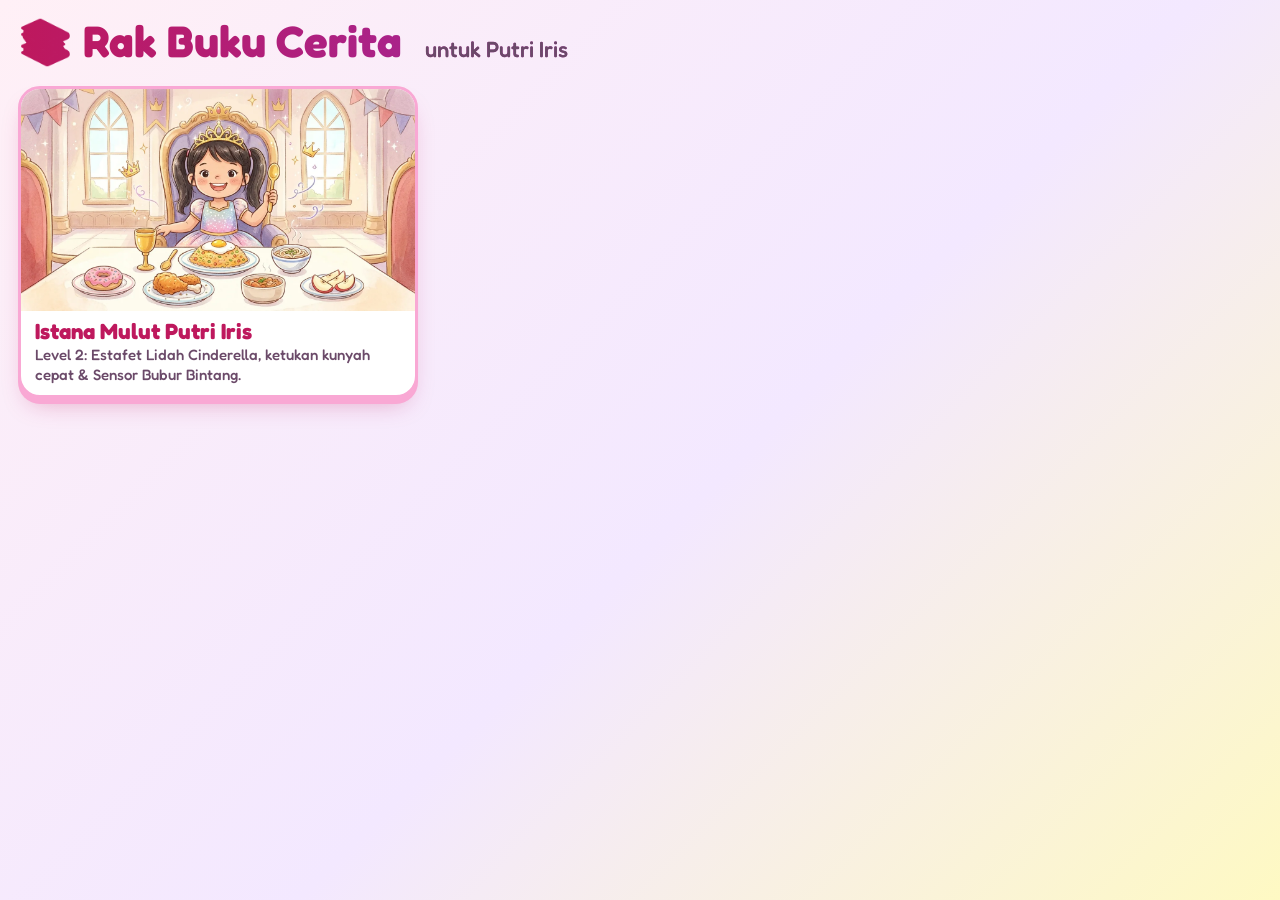
==== commit 926c4de9: "Buku 1: update ke Level 2 (Estafet Lidah Cinderella, ketukan cepat, Sensor Bubur Bintang) - Cerita j" ====
--- a/index.html
+++ b/index.html
@@ -36,7 +36,7 @@
       {
         folder: 'istana-mulut',
         title: 'Istana Mulut Putri Iris',
-        desc: 'Suap sendiri, kunyah di geraham, telan bersama Cinderella.',
+        desc: 'Level 2: Estafet Lidah Cinderella, ketukan kunyah cepat & Sensor Bubur Bintang.',
         cover: 'assets/hero.webp'
       }
     ];
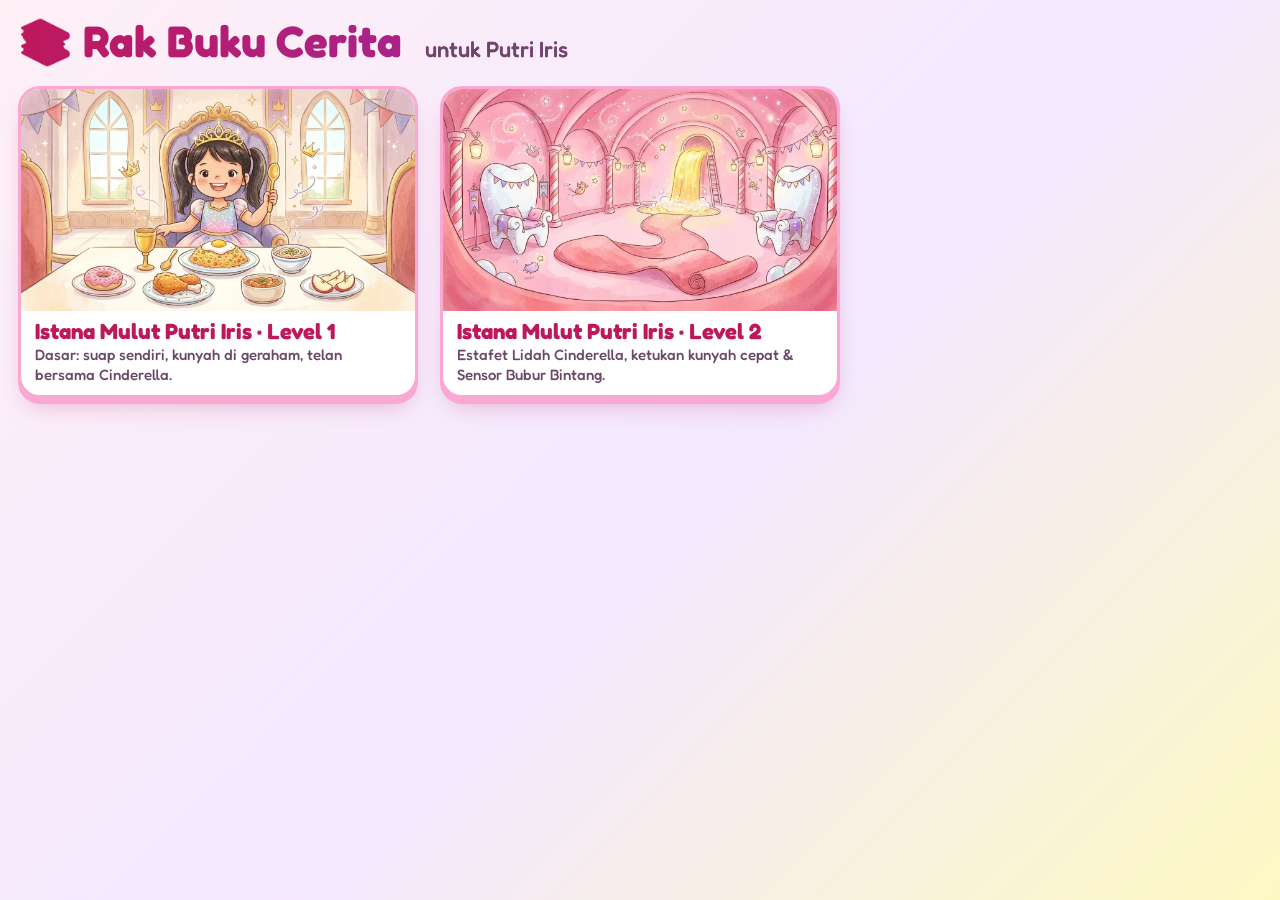
==== commit 8eb38d09: "Simpan Level 1 di rak buku (books/istana-mulut-level-1) - Level 1 dipulihkan dari versi sebelum upda" ====
--- a/index.html
+++ b/index.html
@@ -34,10 +34,16 @@
     /* Tambah buku baru: salin satu objek di bawah, lalu sesuaikan. */
     const BOOKS = [
       {
+        folder: 'istana-mulut-level-1',
+        title: 'Istana Mulut Putri Iris · Level 1',
+        desc: 'Dasar: suap sendiri, kunyah di geraham, telan bersama Cinderella.',
+        cover: 'assets/hero.webp'
+      },
+      {
         folder: 'istana-mulut',
-        title: 'Istana Mulut Putri Iris',
-        desc: 'Level 2: Estafet Lidah Cinderella, ketukan kunyah cepat & Sensor Bubur Bintang.',
-        cover: 'assets/hero.webp'
+        title: 'Istana Mulut Putri Iris · Level 2',
+        desc: 'Estafet Lidah Cinderella, ketukan kunyah cepat & Sensor Bubur Bintang.',
+        cover: 'assets/palace.webp'
       }
     ];
     const shelf = document.getElementById('shelf');
